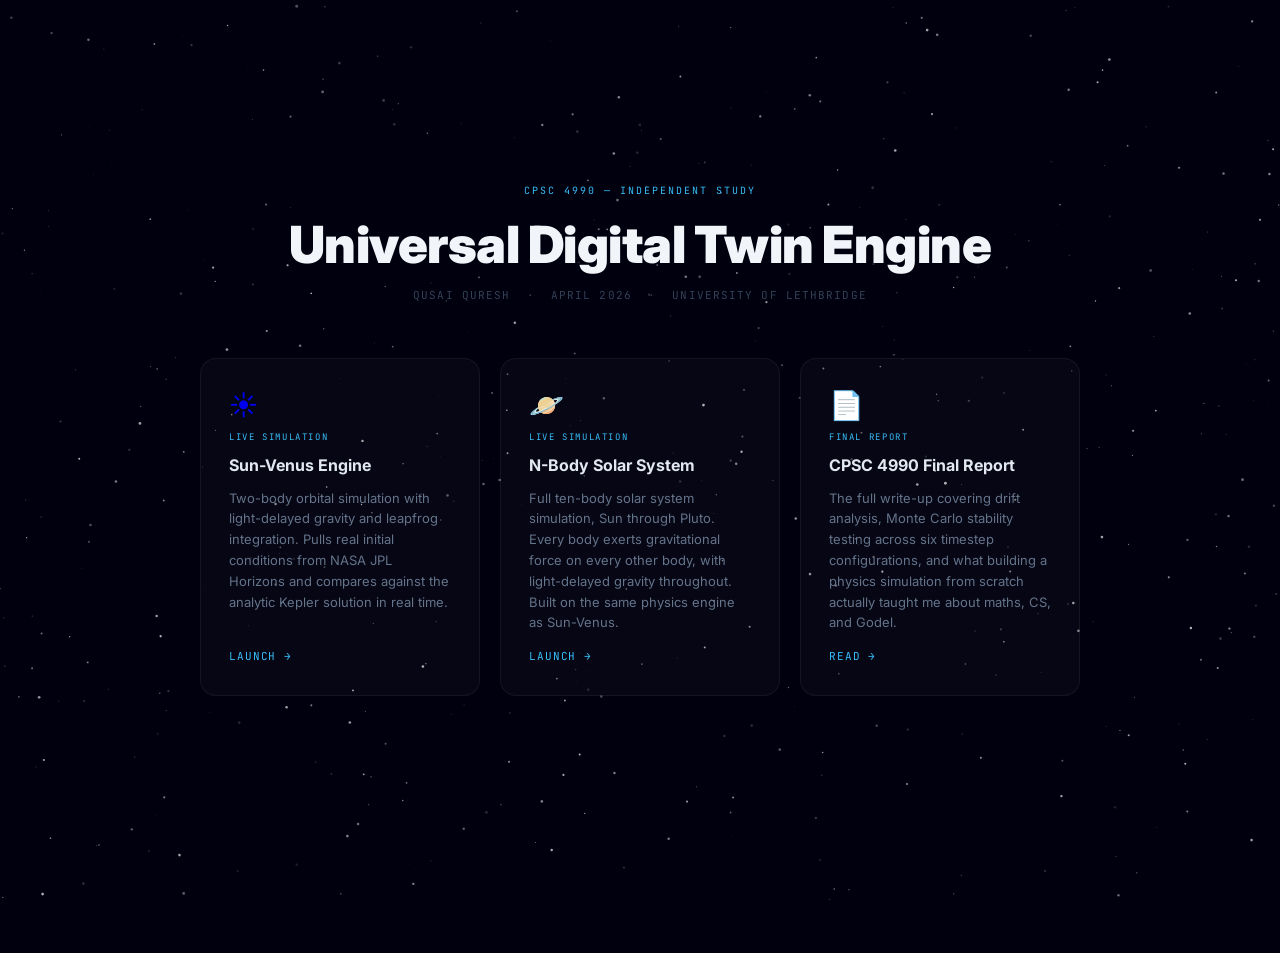
==== index.html @ 8b70465f "Initial commit: UDTE orbital simulations + final report Sun-Venus and N-body simulations with shared" ====
<!DOCTYPE html>
<html lang="en">
<head>
  <meta charset="UTF-8">
  <meta name="viewport" content="width=device-width, initial-scale=1.0">
  <title>UDTE — Universal Digital Twin Engine</title>
  <style>
    @import url('https://fonts.googleapis.com/css2?family=Inter:wght@400;500;600;700;900&family=JetBrains+Mono:wght@400;700&display=swap');

    *, ::before, ::after { box-sizing: border-box; margin: 0; padding: 0; }

    html, body {
      width: 100%; height: 100%;
      background: #00000f;
      color: #94a3b8;
      font-family: 'Inter', sans-serif;
      overflow-x: hidden;
    }

    /* ── star field ── */
    #stars { position: fixed; inset: 0; pointer-events: none; z-index: 0; }

    /* ── content ── */
    .page {
      position: relative; z-index: 1;
      min-height: 100vh;
      display: flex; flex-direction: column;
      align-items: center; justify-content: center;
      padding: 60px 24px 80px;
      text-align: center;
    }

    .label {
      font-family: 'JetBrains Mono', monospace;
      font-size: 10px;
      letter-spacing: .2em;
      color: #38bdf8;
      text-transform: uppercase;
      margin-bottom: 18px;
    }

    h1 {
      font-size: clamp(2rem, 5vw, 3.2rem);
      font-weight: 900;
      color: #f1f5f9;
      line-height: 1.15;
      margin-bottom: 14px;
      letter-spacing: -.01em;
    }

    .subtitle {
      font-family: 'JetBrains Mono', monospace;
      font-size: 11px;
      color: #334155;
      letter-spacing: .1em;
      margin-bottom: 56px;
    }

    /* ── cards ── */
    .cards {
      display: flex;
      gap: 20px;
      flex-wrap: wrap;
      justify-content: center;
      max-width: 960px;
      width: 100%;
    }

    .card {
      background: rgba(255,255,255,0.025);
      border: 1px solid rgba(255,255,255,0.06);
      border-radius: 16px;
      padding: 32px 28px;
      width: 280px;
      text-align: left;
      transition: border-color .2s, background .2s;
      text-decoration: none;
      display: flex; flex-direction: column; gap: 12px;
    }
    .card:hover {
      border-color: #1e3a5f;
      background: rgba(255,255,255,0.04);
    }

    .card-icon {
      font-size: 28px;
      line-height: 1;
    }

    .card-tag {
      font-family: 'JetBrains Mono', monospace;
      font-size: 9px;
      letter-spacing: .18em;
      color: #38bdf8;
      text-transform: uppercase;
    }

    .card h2 {
      font-size: 1rem;
      font-weight: 700;
      color: #e2e8f0;
      line-height: 1.3;
    }

    .card p {
      font-size: 13px;
      color: #64748b;
      line-height: 1.6;
      flex-grow: 1;
    }

    .card-link {
      font-family: 'JetBrains Mono', monospace;
      font-size: 11px;
      color: #38bdf8;
      letter-spacing: .08em;
      margin-top: 4px;
    }

    /* ── footer ── */
    footer {
      position: relative; z-index: 1;
      text-align: center;
      padding: 0 0 40px;
      font-family: 'JetBrains Mono', monospace;
      font-size: 10px;
      color: #1e293b;
      letter-spacing: .08em;
    }
  </style>
</head>
<body>

<canvas id="stars"></canvas>

<div class="page">
  <div class="label">CPSC 4990 — Independent Study</div>
  <h1>Universal Digital Twin Engine</h1>
  <div class="subtitle">QUSAI QURESH &nbsp;·&nbsp; APRIL 2026 &nbsp;·&nbsp; UNIVERSITY OF LETHBRIDGE</div>

  <div class="cards">

    <a class="card" href="sun-venus/">
      <div class="card-icon">☀</div>
      <div class="card-tag">Live Simulation</div>
      <h2>Sun-Venus Engine</h2>
      <p>Two-body orbital simulation with light-delayed gravity and leapfrog integration. Pulls real initial conditions from NASA JPL Horizons and compares against the analytic Kepler solution in real time.</p>
      <div class="card-link">LAUNCH &rarr;</div>
    </a>

    <a class="card" href="n-body/">
      <div class="card-icon">🪐</div>
      <div class="card-tag">Live Simulation</div>
      <h2>N-Body Solar System</h2>
      <p>Full ten-body solar system simulation, Sun through Pluto. Every body exerts gravitational force on every other body, with light-delayed gravity throughout. Built on the same physics engine as Sun-Venus.</p>
      <div class="card-link">LAUNCH &rarr;</div>
    </a>

    <a class="card" href="report/">
      <div class="card-icon">&#128196;</div>
      <div class="card-tag">Final Report</div>
      <h2>CPSC 4990 Final Report</h2>
      <p>The full write-up covering drift analysis, Monte Carlo stability testing across six timestep configurations, and what building a physics simulation from scratch actually taught me about maths, CS, and Godel.</p>
      <div class="card-link">READ &rarr;</div>
    </a>

  </div>
</div>

<footer>UDTE &nbsp;·&nbsp; UNIVERSAL DIGITAL TWIN ENGINE &nbsp;·&nbsp; QUSAI QURESH 2026</footer>

<script>
  // deterministic star field matching the simulation aesthetic
  const canvas = document.getElementById('stars');
  const ctx = canvas.getContext('2d');

  function resize() {
    canvas.width = window.innerWidth;
    canvas.height = window.innerHeight;
    drawStars();
  }

  function drawStars() {
    ctx.clearRect(0, 0, canvas.width, canvas.height);
    const rng = (seed) => {
      let s = seed;
      return () => { s = (s * 1664525 + 1013904223) & 0xffffffff; return (s >>> 0) / 0xffffffff; };
    };
    const rand = rng(42);
    for (let i = 0; i < 500; i++) {
      const x = rand() * canvas.width;
      const y = rand() * canvas.height;
      const r = rand() * 1.2 + 0.2;
      const a = rand() * 0.6 + 0.1;
      ctx.beginPath();
      ctx.arc(x, y, r, 0, Math.PI * 2);
      ctx.fillStyle = `rgba(255,255,255,${a})`;
      ctx.fill();
    }
  }

  window.addEventListener('resize', resize);
  resize();
</script>
</body>
</html>
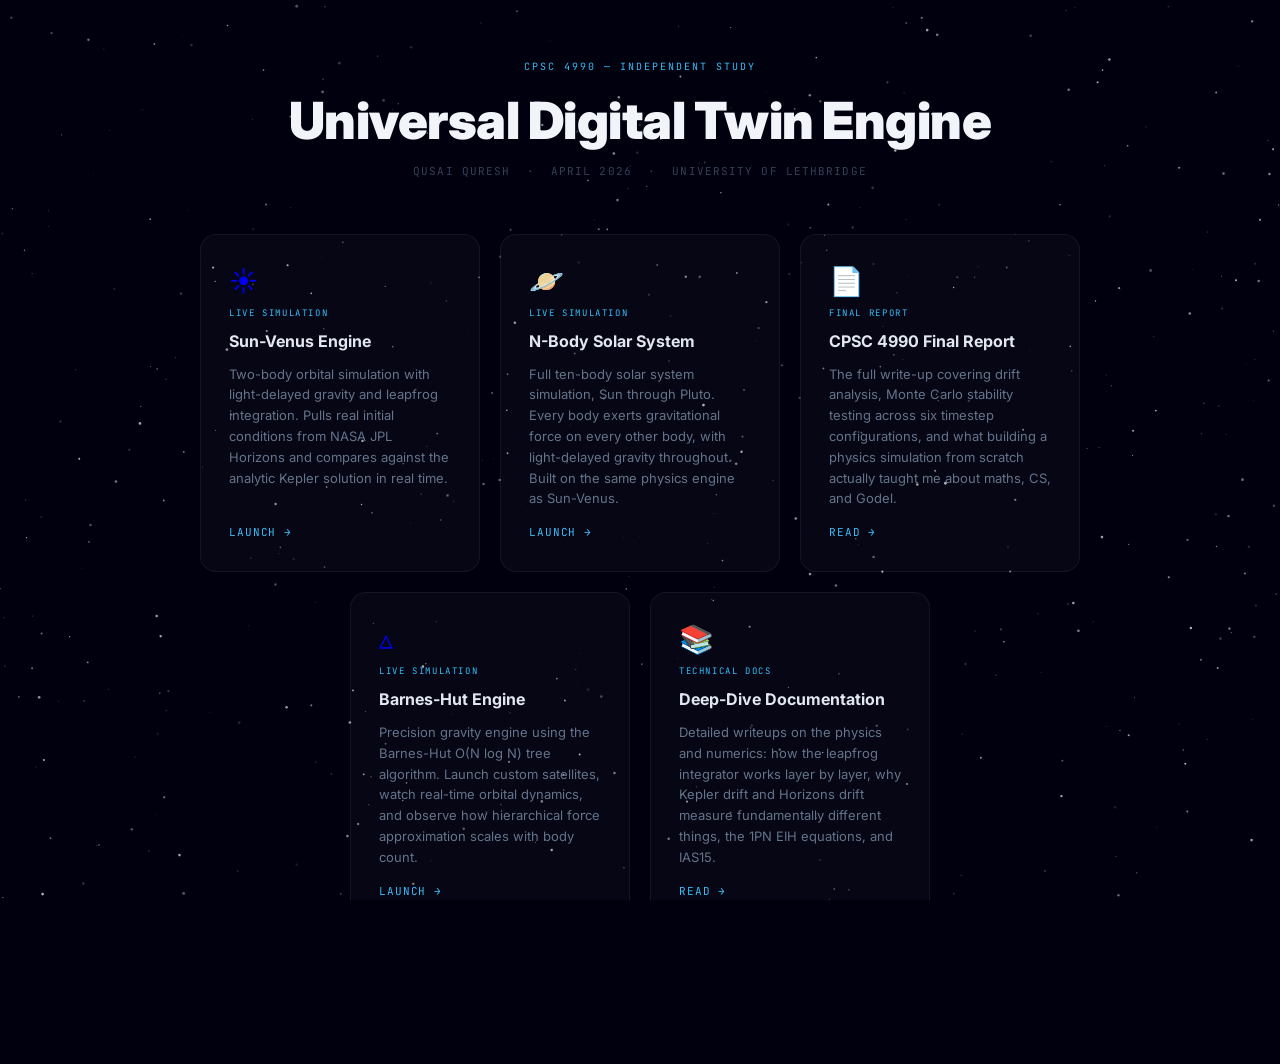
==== commit 835174d1: "Add Barnes-Hut sim, Docs section, analysis images, and update nav/landing page - barnes-hut/: Barnes" ====
--- a/index.html
+++ b/index.html
@@ -161,6 +161,22 @@
       <div class="card-tag">Final Report</div>
       <h2>CPSC 4990 Final Report</h2>
       <p>The full write-up covering drift analysis, Monte Carlo stability testing across six timestep configurations, and what building a physics simulation from scratch actually taught me about maths, CS, and Godel.</p>
+      <div class="card-link">READ &rarr;</div>
+    </a>
+
+    <a class="card" href="barnes-hut/">
+      <div class="card-icon">&#9653;</div>
+      <div class="card-tag">Live Simulation</div>
+      <h2>Barnes-Hut Engine</h2>
+      <p>Precision gravity engine using the Barnes-Hut O(N log N) tree algorithm. Launch custom satellites, watch real-time orbital dynamics, and observe how hierarchical force approximation scales with body count.</p>
+      <div class="card-link">LAUNCH &rarr;</div>
+    </a>
+
+    <a class="card" href="docs/">
+      <div class="card-icon">&#128218;</div>
+      <div class="card-tag">Technical Docs</div>
+      <h2>Deep-Dive Documentation</h2>
+      <p>Detailed writeups on the physics and numerics: how the leapfrog integrator works layer by layer, why Kepler drift and Horizons drift measure fundamentally different things, the 1PN EIH equations, and IAS15.</p>
       <div class="card-link">READ &rarr;</div>
     </a>
 
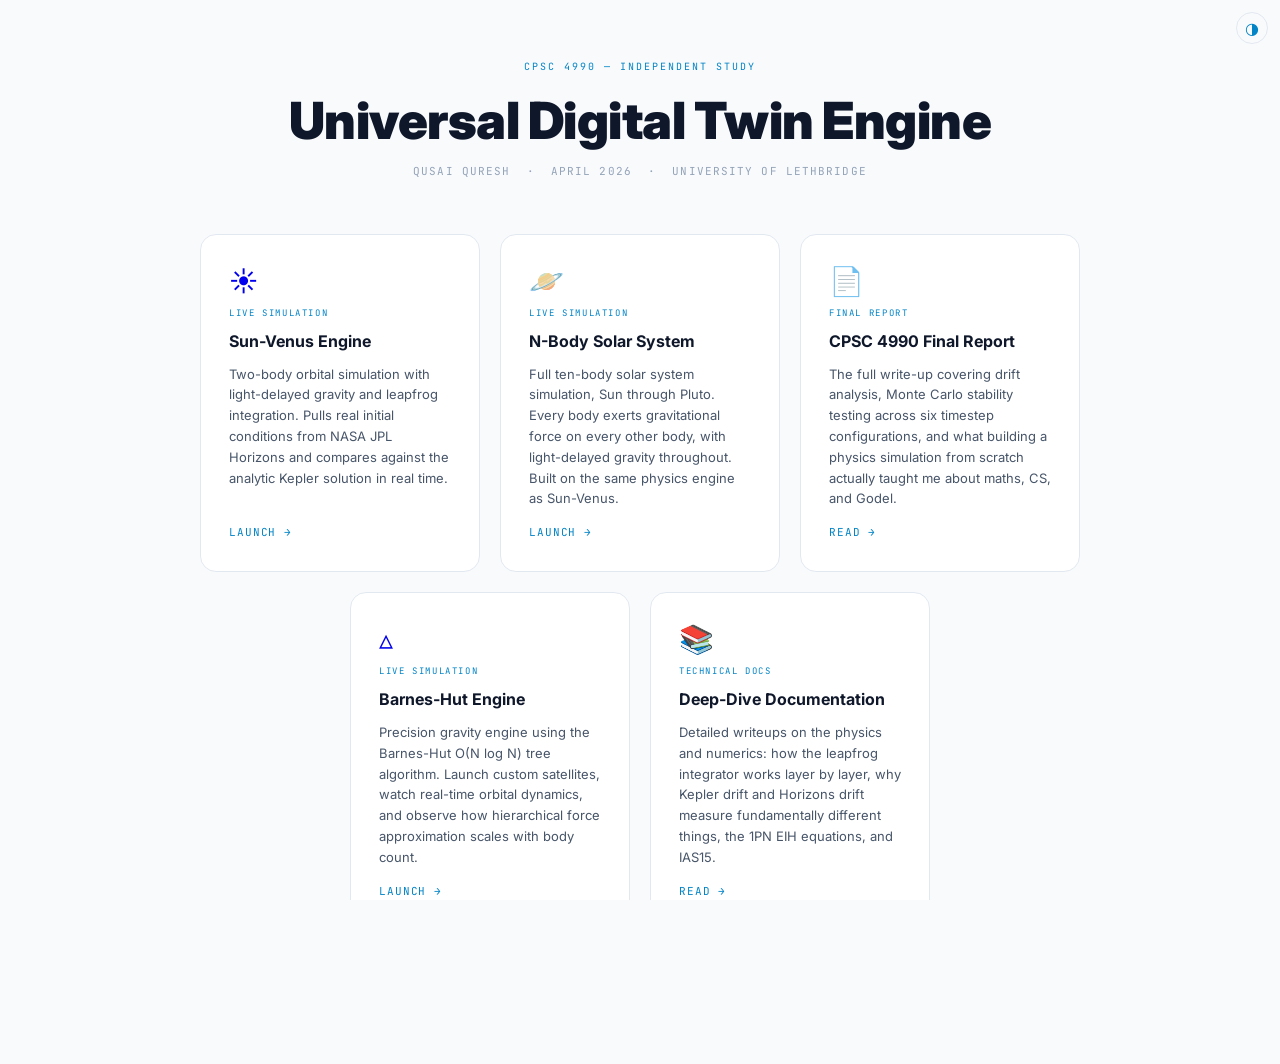
==== commit 717592e4: "Add favicons, light/dark toggle, and Barnes-Hut sidebar toggle - Barnes-Hut: collapsible sidebar wit" ====
--- a/index.html
+++ b/index.html
@@ -4,21 +4,37 @@
   <meta charset="UTF-8">
   <meta name="viewport" content="width=device-width, initial-scale=1.0">
   <title>UDTE — Universal Digital Twin Engine</title>
+  <link rel="icon" href="data:image/svg+xml,<svg xmlns='http://www.w3.org/2000/svg' viewBox='0 0 32 32'><circle cx='16' cy='16' r='4' fill='%23fde047'/><ellipse cx='16' cy='16' rx='13' ry='5' fill='none' stroke='%2338bdf8' stroke-width='1.5' transform='rotate(-15 16 16)'/><circle cx='26' cy='12' r='2.5' fill='%2338bdf8'/></svg>">
   <style>
     @import url('https://fonts.googleapis.com/css2?family=Inter:wght@400;500;600;700;900&family=JetBrains+Mono:wght@400;700&display=swap');
 
     *, ::before, ::after { box-sizing: border-box; margin: 0; padding: 0; }
 
+    :root {
+      --bg: #00000f; --fg: #94a3b8; --heading: #f1f5f9;
+      --card-bg: rgba(255,255,255,0.025); --card-border: rgba(255,255,255,0.06);
+      --card-hover-border: #1e3a5f; --card-hover-bg: rgba(255,255,255,0.04);
+      --subtitle: #334155; --footer: #1e293b; --accent: #38bdf8;
+    }
+    [data-theme="light"] {
+      --bg: #f8fafc; --fg: #475569; --heading: #0f172a;
+      --card-bg: #ffffff; --card-border: #e2e8f0;
+      --card-hover-border: #38bdf8; --card-hover-bg: #f0f9ff;
+      --subtitle: #94a3b8; --footer: #cbd5e1; --accent: #0284c7;
+    }
+    [data-theme="light"] #stars { opacity: 0.04; }
+
     html, body {
       width: 100%; height: 100%;
-      background: #00000f;
-      color: #94a3b8;
+      background: var(--bg);
+      color: var(--fg);
       font-family: 'Inter', sans-serif;
       overflow-x: hidden;
+      transition: background .2s, color .2s;
     }
 
     /* ── star field ── */
-    #stars { position: fixed; inset: 0; pointer-events: none; z-index: 0; }
+    #stars { position: fixed; inset: 0; pointer-events: none; z-index: 0; transition: opacity .2s; }
 
     /* ── content ── */
     .page {
@@ -34,7 +50,7 @@
       font-family: 'JetBrains Mono', monospace;
       font-size: 10px;
       letter-spacing: .2em;
-      color: #38bdf8;
+      color: var(--accent);
       text-transform: uppercase;
       margin-bottom: 18px;
     }
@@ -42,7 +58,7 @@
     h1 {
       font-size: clamp(2rem, 5vw, 3.2rem);
       font-weight: 900;
-      color: #f1f5f9;
+      color: var(--heading);
       line-height: 1.15;
       margin-bottom: 14px;
       letter-spacing: -.01em;
@@ -51,7 +67,7 @@
     .subtitle {
       font-family: 'JetBrains Mono', monospace;
       font-size: 11px;
-      color: #334155;
+      color: var(--subtitle);
       letter-spacing: .1em;
       margin-bottom: 56px;
     }
@@ -67,8 +83,8 @@
     }
 
     .card {
-      background: rgba(255,255,255,0.025);
-      border: 1px solid rgba(255,255,255,0.06);
+      background: var(--card-bg);
+      border: 1px solid var(--card-border);
       border-radius: 16px;
       padding: 32px 28px;
       width: 280px;
@@ -78,8 +94,8 @@
       display: flex; flex-direction: column; gap: 12px;
     }
     .card:hover {
-      border-color: #1e3a5f;
-      background: rgba(255,255,255,0.04);
+      border-color: var(--card-hover-border);
+      background: var(--card-hover-bg);
     }
 
     .card-icon {
@@ -91,20 +107,20 @@
       font-family: 'JetBrains Mono', monospace;
       font-size: 9px;
       letter-spacing: .18em;
-      color: #38bdf8;
+      color: var(--accent);
       text-transform: uppercase;
     }
 
     .card h2 {
       font-size: 1rem;
       font-weight: 700;
-      color: #e2e8f0;
+      color: var(--heading);
       line-height: 1.3;
     }
 
     .card p {
       font-size: 13px;
-      color: #64748b;
+      color: var(--fg);
       line-height: 1.6;
       flex-grow: 1;
     }
@@ -112,7 +128,7 @@
     .card-link {
       font-family: 'JetBrains Mono', monospace;
       font-size: 11px;
-      color: #38bdf8;
+      color: var(--accent);
       letter-spacing: .08em;
       margin-top: 4px;
     }
@@ -124,8 +140,25 @@
       padding: 0 0 40px;
       font-family: 'JetBrains Mono', monospace;
       font-size: 10px;
-      color: #1e293b;
+      color: var(--footer);
       letter-spacing: .08em;
+    }
+
+    /* ── theme toggle ── */
+    #theme-btn {
+      position: fixed; top: 12px; right: 12px; z-index: 9998;
+      width: 32px; height: 32px; border-radius: 50%;
+      border: 1px solid rgba(255,255,255,0.1);
+      background: rgba(2,6,23,0.8); color: #38bdf8;
+      font-size: 16px; cursor: pointer;
+      display: flex; align-items: center; justify-content: center;
+      backdrop-filter: blur(8px); transition: background .2s, color .2s;
+    }
+
+    @media (max-width: 600px) {
+      .page { padding: 40px 16px 60px; }
+      .card { width: 100%; }
+      .subtitle { letter-spacing: .04em; font-size: 10px; }
     }
   </style>
 </head>
@@ -184,6 +217,8 @@
 </div>
 
 <footer>UDTE &nbsp;·&nbsp; UNIVERSAL DIGITAL TWIN ENGINE &nbsp;·&nbsp; QUSAI QURESH 2026</footer>
+
+<button id="theme-btn" title="Toggle light/dark">◐</button>
 
 <script>
   // deterministic star field matching the simulation aesthetic
@@ -218,5 +253,23 @@
   window.addEventListener('resize', resize);
   resize();
 </script>
+<script>
+  (function(){
+    const root = document.documentElement;
+    const btn = document.getElementById('theme-btn');
+    const saved = localStorage.getItem('theme-udte');
+    const systemLight = window.matchMedia('(prefers-color-scheme: light)').matches;
+    const apply = (light) => {
+      root.setAttribute('data-theme', light ? 'light' : 'dark');
+      btn.textContent = light ? '◑' : '◐';
+      btn.style.background = light ? 'rgba(248,250,252,0.9)' : 'rgba(2,6,23,0.8)';
+      btn.style.color = light ? '#0284c7' : '#38bdf8';
+      btn.style.borderColor = light ? '#e2e8f0' : 'rgba(255,255,255,0.1)';
+      localStorage.setItem('theme-udte', light ? 'light' : 'dark');
+    };
+    apply(saved ? saved === 'light' : systemLight);
+    btn.addEventListener('click', () => apply(root.getAttribute('data-theme') !== 'light'));
+  })();
+</script>
 </body>
 </html>
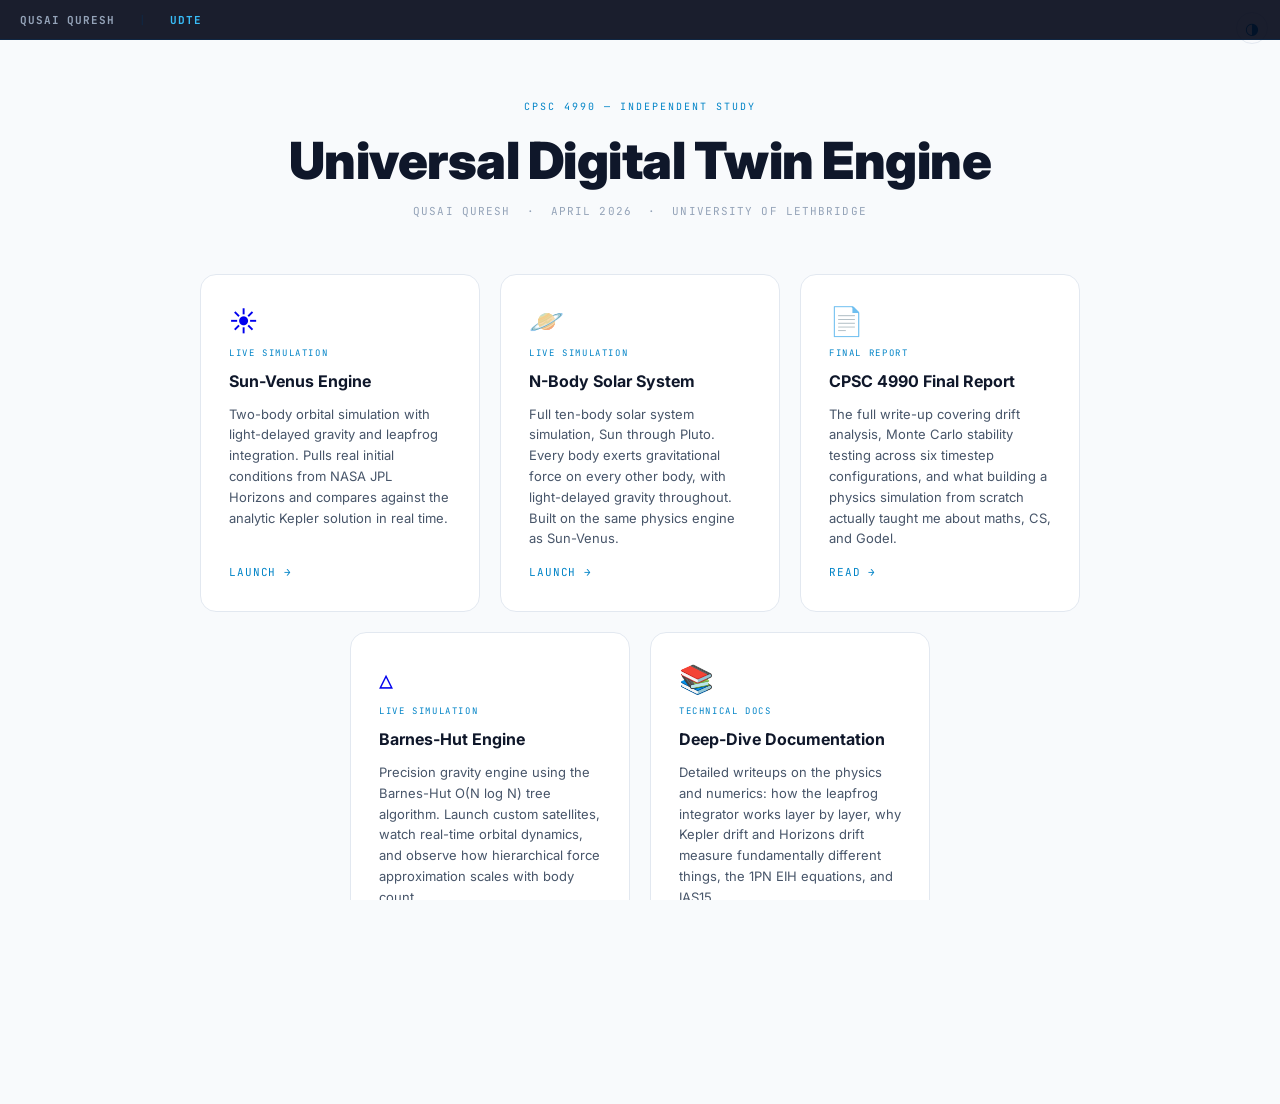
==== commit 85386e81: "Navigation, zoom fix, Barnes-Hut speed, legends, and transitions - All pages: QUSAI QURESH home link" ====
--- a/index.html
+++ b/index.html
@@ -162,11 +162,17 @@
     }
   </style>
 </head>
-<body>
+<body data-page="udte-landing">
+
+<nav style="position:fixed;top:0;left:0;right:0;z-index:9999;background:rgba(2,6,23,0.9);border-bottom:1px solid #0f2744;padding:0 20px;height:40px;display:flex;align-items:center;gap:24px;font-family:'JetBrains Mono',monospace;font-size:11px;letter-spacing:.08em;">
+  <a href="https://quequsai.github.io/" style="color:#94a3b8;text-decoration:none;font-weight:700;">QUSAI QURESH</a>
+  <span style="color:#0f2744;">|</span>
+  <a href="./" style="color:#38bdf8;text-decoration:none;font-weight:700;">UDTE</a>
+</nav>
 
 <canvas id="stars"></canvas>
 
-<div class="page">
+<div class="page" style="padding-top:100px;">
   <div class="label">CPSC 4990 — Independent Study</div>
   <h1>Universal Digital Twin Engine</h1>
   <div class="subtitle">QUSAI QURESH &nbsp;·&nbsp; APRIL 2026 &nbsp;·&nbsp; UNIVERSITY OF LETHBRIDGE</div>
@@ -271,5 +277,6 @@
     btn.addEventListener('click', () => apply(root.getAttribute('data-theme') !== 'light'));
   })();
 </script>
+<script src="transitions.js"></script>
 </body>
 </html>
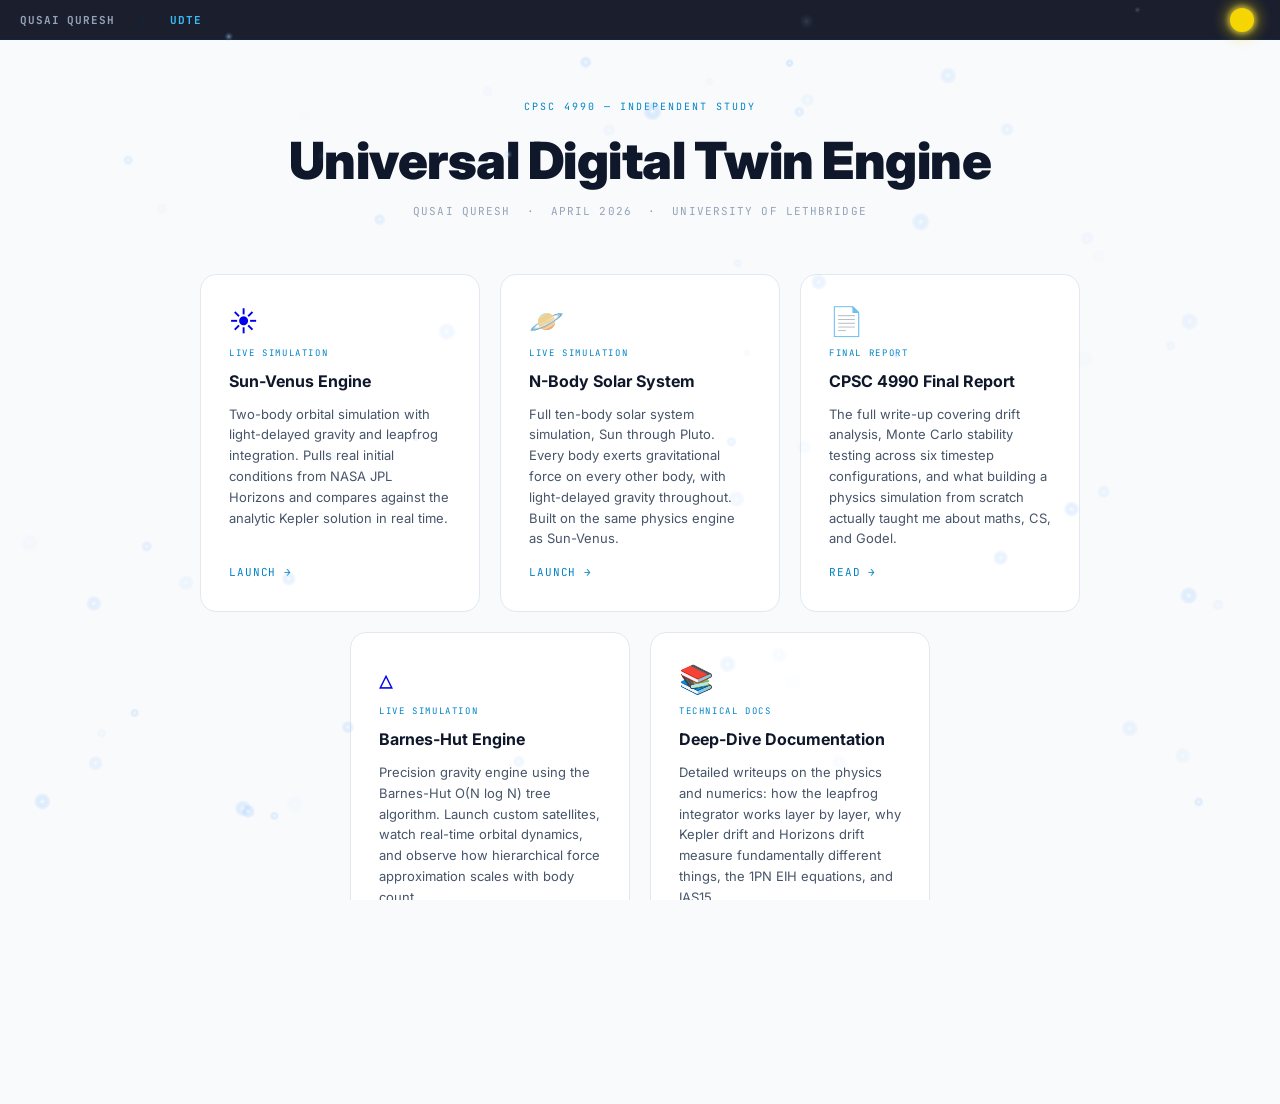
==== commit 5208c5f4: "Replace theme button with moon/sun DOM icon on UDTE landing page" ====
--- a/index.html
+++ b/index.html
@@ -144,16 +144,40 @@
       letter-spacing: .08em;
     }
 
-    /* ── theme toggle ── */
-    #theme-btn {
-      position: fixed; top: 12px; right: 12px; z-index: 9998;
-      width: 32px; height: 32px; border-radius: 50%;
-      border: 1px solid rgba(255,255,255,0.1);
-      background: rgba(2,6,23,0.8); color: #38bdf8;
-      font-size: 16px; cursor: pointer;
+    /* ── sky toggle (moon/sun) ── */
+    #sky-body {
+      width: 36px; height: 36px;
+      cursor: pointer;
       display: flex; align-items: center; justify-content: center;
-      backdrop-filter: blur(8px); transition: background .2s, color .2s;
-    }
+      flex-shrink: 0;
+    }
+    #sky-moon {
+      width: 24px; height: 24px;
+      background: #eef;
+      border-radius: 50%;
+      position: relative;
+      transition: background 1s ease, box-shadow 1s ease;
+    }
+    [data-theme="light"] #sky-moon {
+      background: #F6D602;
+      box-shadow: 0 0 14px 5px rgba(246,214,2,0.45), 0 0 5px 2px rgba(245,235,113,0.6);
+    }
+    .moon-spot {
+      border-radius: 50%; position: absolute;
+      background: #ccd; transition: all 1s ease;
+    }
+    [data-theme="light"] .moon-spot { width: 0 !important; height: 0 !important; opacity: 0; }
+    #moon-spot1 { width: 5px; height: 5px; top: 14px; left: 4px; }
+    #moon-spot2 { width: 3px; height: 3px; top: 15px; left: 11px; }
+    #moon-cover {
+      width: 20px; height: 20px;
+      background: #00000f;
+      border-radius: 50%;
+      position: absolute;
+      top: -3px; left: 9px;
+      transition: transform 1s ease, opacity 1s ease;
+    }
+    [data-theme="light"] #moon-cover { transform: translateX(30px); opacity: 0; }
 
     @media (max-width: 600px) {
       .page { padding: 40px 16px 60px; }
@@ -168,6 +192,14 @@
   <a href="https://quequsai.github.io/" style="color:#94a3b8;text-decoration:none;font-weight:700;">QUSAI QURESH</a>
   <span style="color:#0f2744;">|</span>
   <a href="./" style="color:#38bdf8;text-decoration:none;font-weight:700;">UDTE</a>
+  <div style="flex:1"></div>
+  <div id="sky-body" title="Toggle light / dark">
+    <div id="sky-moon">
+      <div class="moon-spot" id="moon-spot1"></div>
+      <div class="moon-spot" id="moon-spot2"></div>
+      <div id="moon-cover"></div>
+    </div>
+  </div>
 </nav>
 
 <canvas id="stars"></canvas>
@@ -223,8 +255,6 @@
 </div>
 
 <footer>UDTE &nbsp;·&nbsp; UNIVERSAL DIGITAL TWIN ENGINE &nbsp;·&nbsp; QUSAI QURESH 2026</footer>
-
-<button id="theme-btn" title="Toggle light/dark">◐</button>
 
 <script>
   // deterministic star field matching the simulation aesthetic
@@ -261,20 +291,17 @@
 </script>
 <script>
   (function(){
-    const root = document.documentElement;
-    const btn = document.getElementById('theme-btn');
-    const saved = localStorage.getItem('theme-udte');
-    const systemLight = window.matchMedia('(prefers-color-scheme: light)').matches;
-    const apply = (light) => {
+    var root  = document.documentElement;
+    var saved = localStorage.getItem('theme-udte');
+    var apply = function(light) {
       root.setAttribute('data-theme', light ? 'light' : 'dark');
-      btn.textContent = light ? '◑' : '◐';
-      btn.style.background = light ? 'rgba(248,250,252,0.9)' : 'rgba(2,6,23,0.8)';
-      btn.style.color = light ? '#0284c7' : '#38bdf8';
-      btn.style.borderColor = light ? '#e2e8f0' : 'rgba(255,255,255,0.1)';
       localStorage.setItem('theme-udte', light ? 'light' : 'dark');
     };
-    apply(saved ? saved === 'light' : systemLight);
-    btn.addEventListener('click', () => apply(root.getAttribute('data-theme') !== 'light'));
+    apply(saved ? saved === 'light' : window.matchMedia('(prefers-color-scheme: light)').matches);
+    window._applyTheme = apply;
+    document.getElementById('sky-body').addEventListener('click', function () {
+      apply(root.getAttribute('data-theme') !== 'light');
+    });
   })();
 </script>
 <script src="transitions.js"></script>
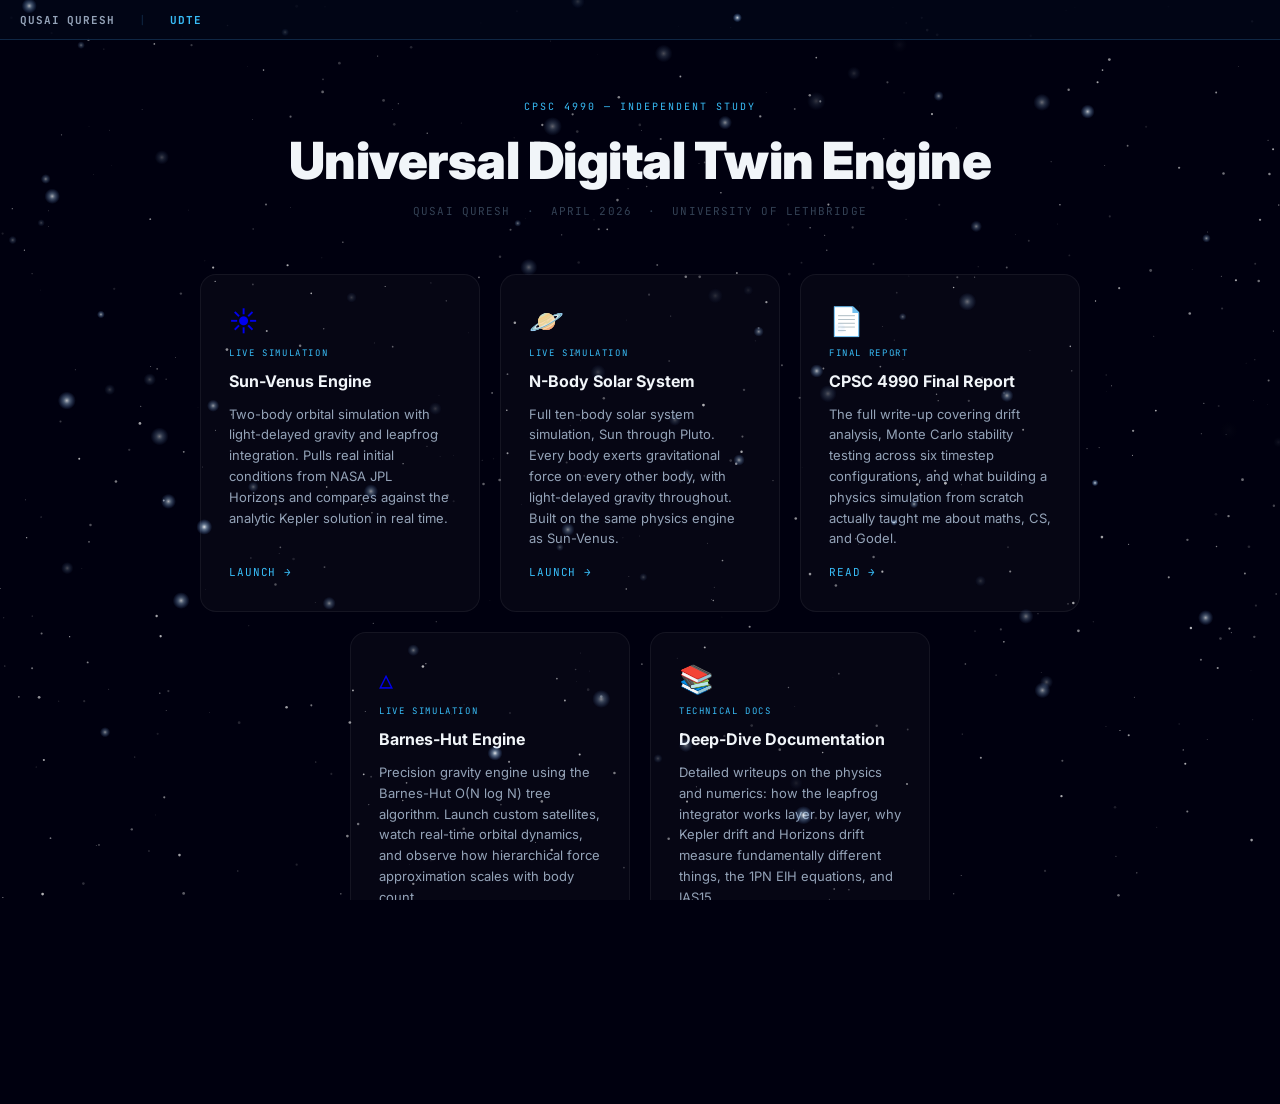
==== commit aa7a8513: "UDTE landing page locked to dark mode, toggle removed" ====
--- a/index.html
+++ b/index.html
@@ -144,41 +144,6 @@
       letter-spacing: .08em;
     }
 
-    /* ── sky toggle (moon/sun) ── */
-    #sky-body {
-      width: 36px; height: 36px;
-      cursor: pointer;
-      display: flex; align-items: center; justify-content: center;
-      flex-shrink: 0;
-    }
-    #sky-moon {
-      width: 24px; height: 24px;
-      background: #eef;
-      border-radius: 50%;
-      position: relative;
-      transition: background 1s ease, box-shadow 1s ease;
-    }
-    [data-theme="light"] #sky-moon {
-      background: #F6D602;
-      box-shadow: 0 0 14px 5px rgba(246,214,2,0.45), 0 0 5px 2px rgba(245,235,113,0.6);
-    }
-    .moon-spot {
-      border-radius: 50%; position: absolute;
-      background: #ccd; transition: all 1s ease;
-    }
-    [data-theme="light"] .moon-spot { width: 0 !important; height: 0 !important; opacity: 0; }
-    #moon-spot1 { width: 5px; height: 5px; top: 14px; left: 4px; }
-    #moon-spot2 { width: 3px; height: 3px; top: 15px; left: 11px; }
-    #moon-cover {
-      width: 20px; height: 20px;
-      background: #00000f;
-      border-radius: 50%;
-      position: absolute;
-      top: -3px; left: 9px;
-      transition: transform 1s ease, opacity 1s ease;
-    }
-    [data-theme="light"] #moon-cover { transform: translateX(30px); opacity: 0; }
-
     @media (max-width: 600px) {
       .page { padding: 40px 16px 60px; }
       .card { width: 100%; }
@@ -192,14 +157,6 @@
   <a href="https://quequsai.github.io/" style="color:#94a3b8;text-decoration:none;font-weight:700;">QUSAI QURESH</a>
   <span style="color:#0f2744;">|</span>
   <a href="./" style="color:#38bdf8;text-decoration:none;font-weight:700;">UDTE</a>
-  <div style="flex:1"></div>
-  <div id="sky-body" title="Toggle light / dark">
-    <div id="sky-moon">
-      <div class="moon-spot" id="moon-spot1"></div>
-      <div class="moon-spot" id="moon-spot2"></div>
-      <div id="moon-cover"></div>
-    </div>
-  </div>
 </nav>
 
 <canvas id="stars"></canvas>
@@ -290,19 +247,7 @@
   resize();
 </script>
 <script>
-  (function(){
-    var root  = document.documentElement;
-    var saved = localStorage.getItem('theme-udte');
-    var apply = function(light) {
-      root.setAttribute('data-theme', light ? 'light' : 'dark');
-      localStorage.setItem('theme-udte', light ? 'light' : 'dark');
-    };
-    apply(saved ? saved === 'light' : window.matchMedia('(prefers-color-scheme: light)').matches);
-    window._applyTheme = apply;
-    document.getElementById('sky-body').addEventListener('click', function () {
-      apply(root.getAttribute('data-theme') !== 'light');
-    });
-  })();
+  document.documentElement.setAttribute('data-theme', 'dark');
 </script>
 <script src="transitions.js"></script>
 </body>
